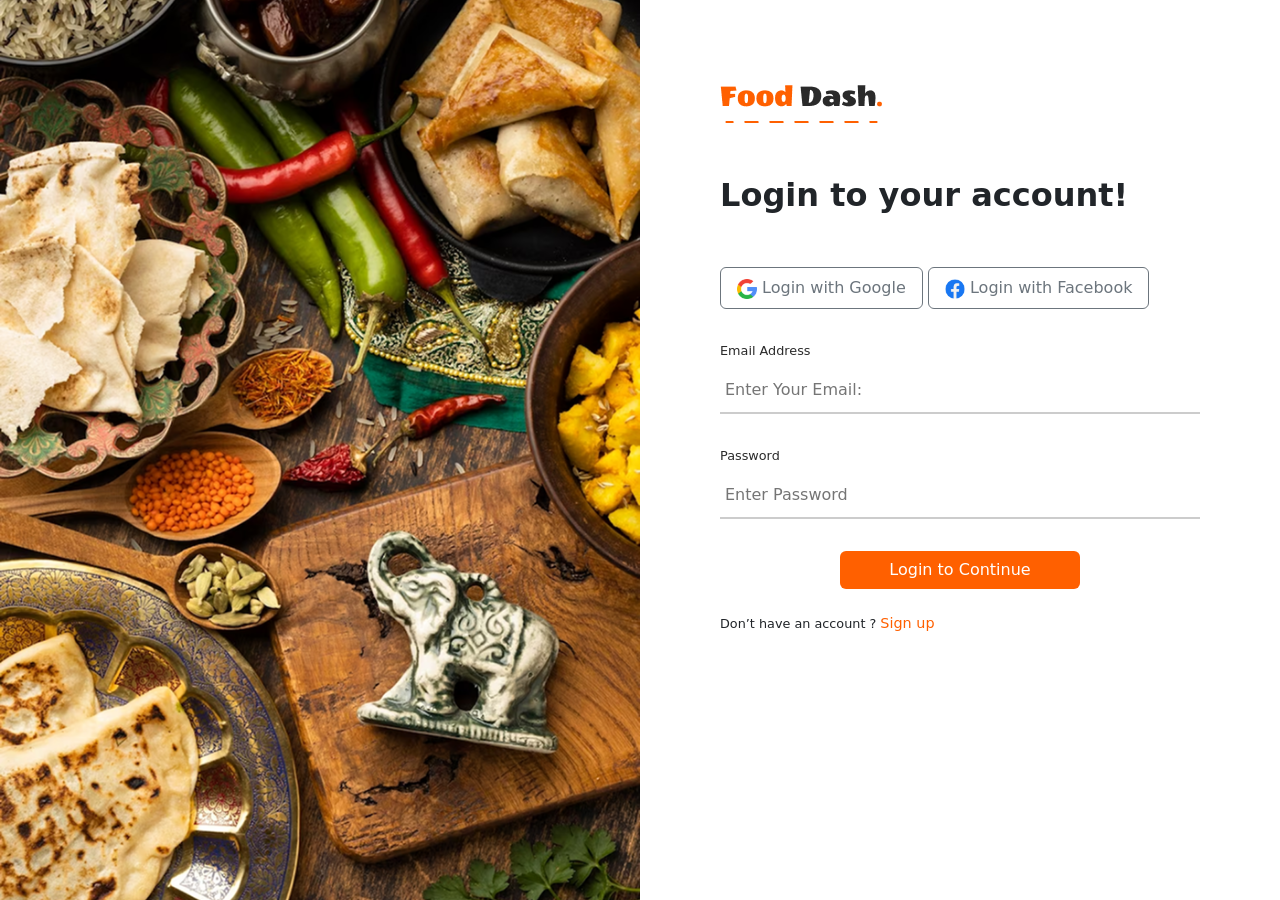
==== login.html @ 6362fd9e "changes" ====
<!doctype html>
<html lang="en">
  <head>
    <meta charset="utf-8" />
    <meta name="viewport" content="width=device-width, initial-scale=1" />
    <title>Log In</title>
    <link
      href="https://cdn.jsdelivr.net/npm/bootstrap@5.3.8/dist/css/bootstrap.min.css"
      rel="stylesheet"
      integrity="sha384-sRIl4kxILFvY47J16cr9ZwB07vP4J8+LH7qKQnuqkuIAvNWLzeN8tE5YBujZqJLB"
      crossorigin="anonymous"
    />
    




    <link rel="stylesheet" href="assests/css/login.css">
  </head>
  <body>
    <div class="container-fluid ">
      <div class="row">
        <div class="col-6 p-0">
            <img class="img-fluid main-img" src="assests/images/login/login-img.png" alt="">
        </div>
        <div class="col-6 login ">
            <img src="assests/images/logo.png" alt="">
            <div class="h-heading ">Login to your account!</div>
            <div class="buttons">
                <button class="btn btn-outline-secondary px-3 py-2 ">
                    <img class=" img-login" src="assests/images/icons-1/google.png" alt="">
                    Login with Google
                </button>
                <button class="btn btn-outline-secondary px-3 py-2 ">
                    <img class=" img-login" src="assests/images/icons-1/facebook.png" alt="">
                   Login with Facebook
                </button>
            </div>
            <div>
                <div class="h-text">Email Address</div>
                <input class="h-input" type="email" placeholder="Enter Your Email:">
            </div>
            <div>
                <div class="h-text">Password</div>
                <input class="h-input" type="password" placeholder="Enter Password">
            </div>
            
            <div class="d-grid gap-2 col-6 mx-auto">
                <a class=" btn btn-anchor" href="index.html">Login to Continue</a>
            </div>
            <div class="sign-up-text">Don’t have an account ? <a href="sign-up.html">Sign up</a></div>
        </div>

      </div>
    </div>

    <script
      src="https://cdn.jsdelivr.net/npm/bootstrap@5.3.8/dist/js/bootstrap.bundle.min.js"
      integrity="sha384-FKyoEForCGlyvwx9Hj09JcYn3nv7wiPVlz7YYwJrWVcXK/BmnVDxM+D2scQbITxI"
      crossorigin="anonymous"
    ></script>
  </body>
</html>
---- assests/css/login.css ----
.login {
  padding-top: 5rem;
  padding-left: 5rem;
  padding-right: 5rem;
  /* padding-bottom: 5rem; */
}
.main-img {
  height: 100vh;
  width: 100%;
  object-fit: cover;
}
.h-heading {
  padding-top: 3rem;
  font-size: 2rem;
  font-weight: 700;
}
.img-login {
  width: 20px;
}
.buttons {
  margin-top: 3rem;
}
.h-input {
  margin-top: 0.5rem;
  width: 100%;
  padding: 10px 5px;
  border: none;
  border-bottom: 2px solid #ccc;
  font-size: 16px;
  background: transparent;
}
.h-text {
  margin-top: 2rem;
  font-size: 0.8rem;
  color: #2a2a2a;
}
.btn-anchor{
    background-color: #FF6000;
    text-decoration: none;
    color: #ffffff;
    margin-top: 2rem;
}
.btn-anchor:hover{
    background-color: #ef5d02;
    color: #ffffff;
}
.btn-anchor:active{
    background-color: #e45902;
    color: #ffffff;
}
.sign-up-text{
    margin-top: 1.5rem;
    font-size: 0.8rem;
}
.sign-up-text a{
    color: #FF6000;
    font-weight: 500;
    font-size: 0.9rem;
    text-decoration: none;
}
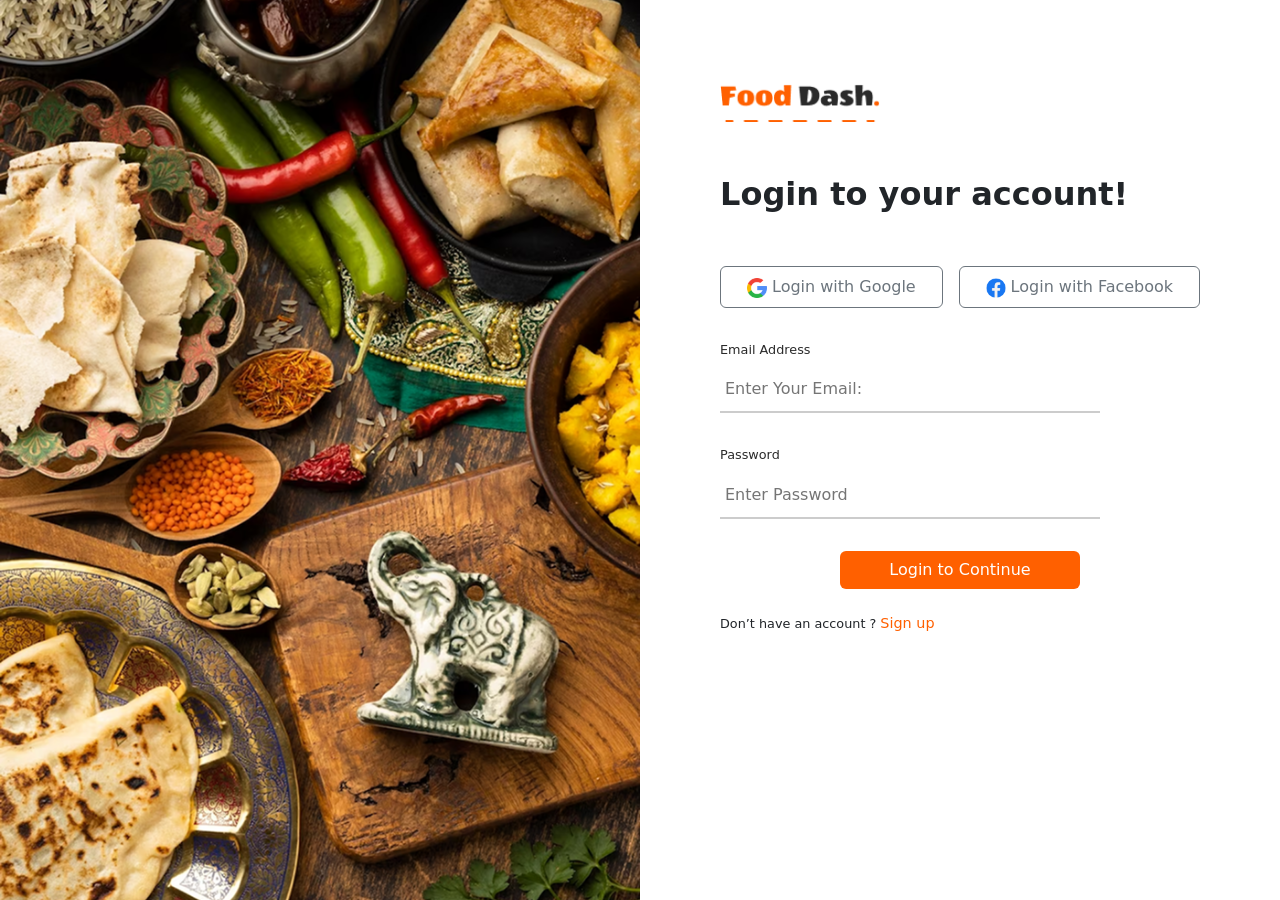
==== commit 6d2069c5: "changes" ====
--- a/login.html
+++ b/login.html
@@ -3,6 +3,7 @@
   <head>
     <meta charset="utf-8" />
     <meta name="viewport" content="width=device-width, initial-scale=1" />
+     <meta name="color-scheme" content="light" />
     <title>Log In</title>
     <link
       href="https://cdn.jsdelivr.net/npm/bootstrap@5.3.8/dist/css/bootstrap.min.css"
@@ -10,47 +11,64 @@
       integrity="sha384-sRIl4kxILFvY47J16cr9ZwB07vP4J8+LH7qKQnuqkuIAvNWLzeN8tE5YBujZqJLB"
       crossorigin="anonymous"
     />
-    
 
-
-
-
-    <link rel="stylesheet" href="assests/css/login.css">
+    <link rel="stylesheet" href="assests/css/login.css" />
   </head>
   <body>
-    <div class="container-fluid ">
+    <div class="container-fluid">
       <div class="row">
-        <div class="col-6 p-0">
-            <img class="img-fluid main-img" src="assests/images/login/login-img.png" alt="">
+        <div class="col-lg-6 p-0 d-none d-lg-block">
+          <img
+            class="img-fluid main-img"
+            src="assests/images/login/login-img.png"
+            alt=""
+          />
         </div>
-        <div class="col-6 login ">
-            <img src="assests/images/logo.png" alt="">
-            <div class="h-heading ">Login to your account!</div>
-            <div class="buttons">
-                <button class="btn btn-outline-secondary px-3 py-2 ">
-                    <img class=" img-login" src="assests/images/icons-1/google.png" alt="">
-                    Login with Google
-                </button>
-                <button class="btn btn-outline-secondary px-3 py-2 ">
-                    <img class=" img-login" src="assests/images/icons-1/facebook.png" alt="">
-                   Login with Facebook
-                </button>
-            </div>
-            <div>
-                <div class="h-text">Email Address</div>
-                <input class="h-input" type="email" placeholder="Enter Your Email:">
-            </div>
-            <div>
-                <div class="h-text">Password</div>
-                <input class="h-input" type="password" placeholder="Enter Password">
-            </div>
-            
-            <div class="d-grid gap-2 col-6 mx-auto">
-                <a class=" btn btn-anchor" href="index.html">Login to Continue</a>
-            </div>
-            <div class="sign-up-text">Don’t have an account ? <a href="sign-up.html">Sign up</a></div>
+        <div class="col-lg-6 col-12 login">
+          <img class="brand-logo" src="assests/images/logo.png" alt="" />
+          <div class="h-heading">Login to your account!</div>
+          <div class="buttons">
+            <button class="btn btn-outline-secondary px-3 py-2">
+              <img
+                class="img-login"
+                src="assests/images/icons-1/google.png"
+                alt=""
+              />
+              Login with Google
+            </button>
+            <button class="btn btn-outline-secondary px-3 py-2">
+              <img
+                class="img-login"
+                src="assests/images/icons-1/facebook.png"
+                alt=""
+              />
+              Login with Facebook
+            </button>
+          </div>
+          <div>
+            <div class="h-text">Email Address</div>
+            <input
+              class="h-input"
+              type="email"
+              placeholder="Enter Your Email:"
+            />
+          </div>
+          <div>
+            <div class="h-text">Password</div>
+            <input
+              class="h-input"
+              type="password"
+              placeholder="Enter Password"
+            />
+          </div>
+
+          <div class="d-grid gap-2 col-lg-6 col-10 mx-auto">
+            <a class="btn btn-anchor" href="index.html">Login to Continue</a>
+          </div>
+          <div class="sign-up-text">
+            Don’t have an account ? <a href="sign-up.html">Sign up</a>
+          </div>
         </div>
-
       </div>
     </div>
 
--- a/assests/css/login.css
+++ b/assests/css/login.css
@@ -1,13 +1,28 @@
+html {
+  color-scheme: light only;
+  background-color: #ffffff;
+}
+body {
+  margin: 0;
+  padding: 0;
+  overflow-x: hidden;
+  background-color: #ffffff;
+  min-height: 100vh;
+}
 .login {
   padding-top: 5rem;
   padding-left: 5rem;
   padding-right: 5rem;
-  /* padding-bottom: 5rem; */
+  padding-bottom: 3rem;
 }
 .main-img {
+  width: 100%;
   height: 100vh;
-  width: 100%;
   object-fit: cover;
+}
+.brand-logo {
+  max-width: 160px;
+  height: auto;
 }
 .h-heading {
   padding-top: 3rem;
@@ -19,10 +34,18 @@
 }
 .buttons {
   margin-top: 3rem;
+  display: flex;
+  flex-wrap: wrap;
+  gap: 1rem;
+}
+.buttons .btn {
+  flex: 1 1 auto;
+  white-space: nowrap;
 }
 .h-input {
   margin-top: 0.5rem;
   width: 100%;
+  max-width: 380px;
   padding: 10px 5px;
   border: none;
   border-bottom: 2px solid #ccc;
@@ -34,27 +57,81 @@
   font-size: 0.8rem;
   color: #2a2a2a;
 }
-.btn-anchor{
-    background-color: #FF6000;
-    text-decoration: none;
-    color: #ffffff;
+.btn-anchor {
+  background-color: #ff6000;
+  text-decoration: none;
+  color: #ffffff;
+  margin-top: 2rem;
+}
+.btn-anchor:hover {
+  background-color: #ef5d02;
+  color: #ffffff;
+}
+.btn-anchor:active {
+  background-color: #e45902;
+  color: #ffffff;
+}
+.sign-up-text {
+  margin-top: 1.5rem;
+  font-size: 0.8rem;
+}
+.sign-up-text a {
+  color: #ff6000;
+  font-weight: 500;
+  font-size: 0.9rem;
+  text-decoration: none;
+}
+@media (max-width: 991px) {
+  .login {
+    padding-top: 3rem;
+    padding-left: 2.5rem;
+    padding-right: 2.5rem;
+    padding-bottom: 2.5rem;
+  }
+
+  .h-heading {
+    padding-top: 2rem;
+    font-size: 1.7rem;
+  }
+
+  .h-input {
+    max-width: 100%;
+  }
+}
+
+/* ============ Phones ============ */
+@media (max-width: 575px) {
+  .login {
+    padding-top: 2.5rem;
+    padding-left: 1.25rem;
+    padding-right: 1.25rem;
+    padding-bottom: 2rem;
+  }
+
+  .brand-logo {
+    max-width: 130px;
+  }
+
+  .h-heading {
+    font-size: 1.4rem;
+    padding-top: 1.5rem;
+  }
+
+  .buttons {
+    flex-direction: column;
     margin-top: 2rem;
-}
-.btn-anchor:hover{
-    background-color: #ef5d02;
-    color: #ffffff;
-}
-.btn-anchor:active{
-    background-color: #e45902;
-    color: #ffffff;
-}
-.sign-up-text{
+    gap: 0.75rem;
+  }
+
+  .buttons .btn {
+    width: 100%;
+  }
+
+  .h-text {
     margin-top: 1.5rem;
-    font-size: 0.8rem;
-}
-.sign-up-text a{
-    color: #FF6000;
-    font-weight: 500;
-    font-size: 0.9rem;
-    text-decoration: none;
-}
+  }
+
+  .btn-anchor {
+    margin-top: 1.5rem;
+  }
+}
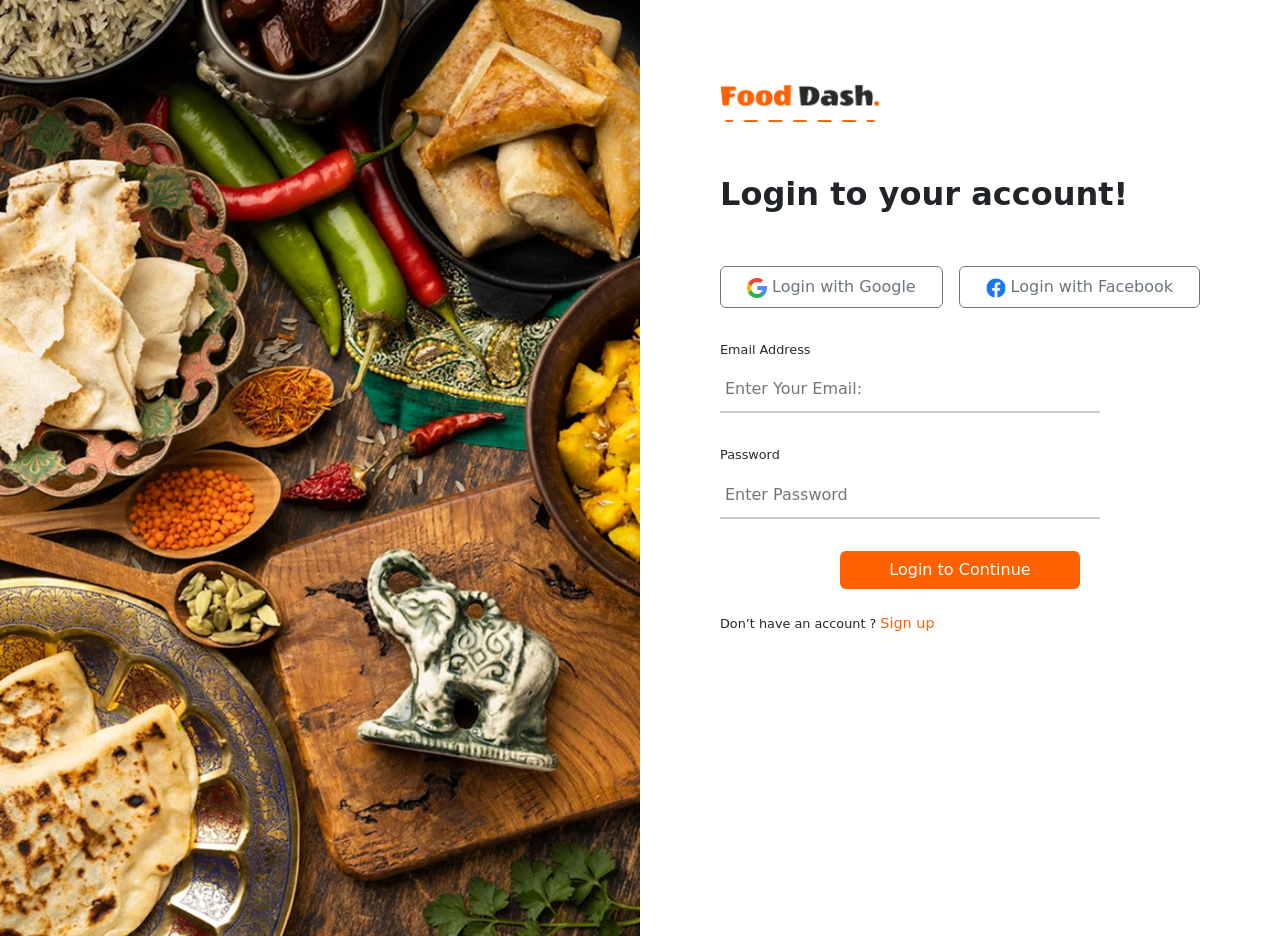
==== commit 8ce56c34: "changes" ====
--- a/login.html
+++ b/login.html
@@ -1,81 +1,58 @@
 <!doctype html>
 <html lang="en">
-  <head>
-    <meta charset="utf-8" />
-    <meta name="viewport" content="width=device-width, initial-scale=1" />
-     <meta name="color-scheme" content="light" />
-    <title>Log In</title>
-    <link
-      href="https://cdn.jsdelivr.net/npm/bootstrap@5.3.8/dist/css/bootstrap.min.css"
-      rel="stylesheet"
-      integrity="sha384-sRIl4kxILFvY47J16cr9ZwB07vP4J8+LH7qKQnuqkuIAvNWLzeN8tE5YBujZqJLB"
-      crossorigin="anonymous"
-    />
 
-    <link rel="stylesheet" href="assests/css/login.css" />
-  </head>
-  <body>
-    <div class="container-fluid">
-      <div class="row">
-        <div class="col-lg-6 p-0 d-none d-lg-block">
-          <img
-            class="img-fluid main-img"
-            src="assests/images/login/login-img.png"
-            alt=""
-          />
+<head>
+  <meta charset="utf-8" />
+  <meta name="viewport" content="width=device-width, initial-scale=1" />
+  <meta name="color-scheme" content="light" />
+  <title>Log In</title>
+  <link href="https://cdn.jsdelivr.net/npm/bootstrap@5.3.8/dist/css/bootstrap.min.css" rel="stylesheet"
+    integrity="sha384-sRIl4kxILFvY47J16cr9ZwB07vP4J8+LH7qKQnuqkuIAvNWLzeN8tE5YBujZqJLB" crossorigin="anonymous" />
+
+  <link rel="stylesheet" href="assests/css/login.css" />
+</head>
+
+<body>
+  <div class="container-fluid">
+    <div class="row">
+      <div class="col-lg-6 p-0 d-none d-lg-block">
+        <img class="img-fluid main-img" src="assests/images/login/login-img.png" alt="" />
+      </div>
+      <div class="col-lg-6 col-12 login">
+        <img class="brand-logo" src="assests/images/logo.png" alt="" />
+        <div class="h-heading">Login to your account!</div>
+        <div class="buttons">
+          <button class="btn btn-outline-secondary px-3 py-2">
+            <img class="img-login" src="assests/images/icons-1/google.png" alt="" />
+            Login with Google
+          </button>
+          <button class="btn btn-outline-secondary px-3 py-2">
+            <img class="img-login" src="assests/images/icons-1/facebook.png" alt="" />
+            Login with Facebook
+          </button>
         </div>
-        <div class="col-lg-6 col-12 login">
-          <img class="brand-logo" src="assests/images/logo.png" alt="" />
-          <div class="h-heading">Login to your account!</div>
-          <div class="buttons">
-            <button class="btn btn-outline-secondary px-3 py-2">
-              <img
-                class="img-login"
-                src="assests/images/icons-1/google.png"
-                alt=""
-              />
-              Login with Google
-            </button>
-            <button class="btn btn-outline-secondary px-3 py-2">
-              <img
-                class="img-login"
-                src="assests/images/icons-1/facebook.png"
-                alt=""
-              />
-              Login with Facebook
-            </button>
-          </div>
-          <div>
-            <div class="h-text">Email Address</div>
-            <input
-              class="h-input"
-              type="email"
-              placeholder="Enter Your Email:"
-            />
-          </div>
-          <div>
-            <div class="h-text">Password</div>
-            <input
-              class="h-input"
-              type="password"
-              placeholder="Enter Password"
-            />
-          </div>
+        <div>
+          <div class="h-text">Email Address</div>
+          <input class="h-input" type="email" placeholder="Enter Your Email:" />
+        </div>
+        <div>
+          <div class="h-text">Password</div>
+          <input class="h-input" type="password" placeholder="Enter Password" />
+        </div>
 
-          <div class="d-grid gap-2 col-lg-6 col-10 mx-auto">
-            <a class="btn btn-anchor" href="index.html">Login to Continue</a>
-          </div>
-          <div class="sign-up-text">
-            Don’t have an account ? <a href="sign-up.html">Sign up</a>
-          </div>
+        <div class="d-grid gap-2 col-lg-6 col-10 mx-auto">
+          <a class="btn btn-anchor" href="index.html">Login to Continue</a>
+        </div>
+        <div class="sign-up-text">
+          Don’t have an account ? <a href="sign-up.html">Sign up</a>
         </div>
       </div>
     </div>
+  </div>
 
-    <script
-      src="https://cdn.jsdelivr.net/npm/bootstrap@5.3.8/dist/js/bootstrap.bundle.min.js"
-      integrity="sha384-FKyoEForCGlyvwx9Hj09JcYn3nv7wiPVlz7YYwJrWVcXK/BmnVDxM+D2scQbITxI"
-      crossorigin="anonymous"
-    ></script>
-  </body>
-</html>
+  <script src="https://cdn.jsdelivr.net/npm/bootstrap@5.3.8/dist/js/bootstrap.bundle.min.js"
+    integrity="sha384-FKyoEForCGlyvwx9Hj09JcYn3nv7wiPVlz7YYwJrWVcXK/BmnVDxM+D2scQbITxI"
+    crossorigin="anonymous"></script>
+</body>
+
+</html>
--- a/assests/css/login.css
+++ b/assests/css/login.css
@@ -2,6 +2,7 @@
   color-scheme: light only;
   background-color: #ffffff;
 }
+
 body {
   margin: 0;
   padding: 0;
@@ -9,39 +10,47 @@
   background-color: #ffffff;
   min-height: 100vh;
 }
+
 .login {
   padding-top: 5rem;
   padding-left: 5rem;
   padding-right: 5rem;
   padding-bottom: 3rem;
 }
+
 .main-img {
   width: 100%;
-  height: 100vh;
+  height: 100%;
   object-fit: cover;
 }
+
 .brand-logo {
   max-width: 160px;
   height: auto;
 }
+
 .h-heading {
   padding-top: 3rem;
   font-size: 2rem;
   font-weight: 700;
 }
+
 .img-login {
   width: 20px;
 }
+
 .buttons {
   margin-top: 3rem;
   display: flex;
   flex-wrap: wrap;
   gap: 1rem;
 }
+
 .buttons .btn {
   flex: 1 1 auto;
   white-space: nowrap;
 }
+
 .h-input {
   margin-top: 0.5rem;
   width: 100%;
@@ -52,35 +61,42 @@
   font-size: 16px;
   background: transparent;
 }
+
 .h-text {
   margin-top: 2rem;
   font-size: 0.8rem;
   color: #2a2a2a;
 }
+
 .btn-anchor {
   background-color: #ff6000;
   text-decoration: none;
   color: #ffffff;
   margin-top: 2rem;
 }
+
 .btn-anchor:hover {
   background-color: #ef5d02;
   color: #ffffff;
 }
+
 .btn-anchor:active {
   background-color: #e45902;
   color: #ffffff;
 }
+
 .sign-up-text {
   margin-top: 1.5rem;
   font-size: 0.8rem;
 }
+
 .sign-up-text a {
   color: #ff6000;
   font-weight: 500;
   font-size: 0.9rem;
   text-decoration: none;
 }
+
 @media (max-width: 991px) {
   .login {
     padding-top: 3rem;
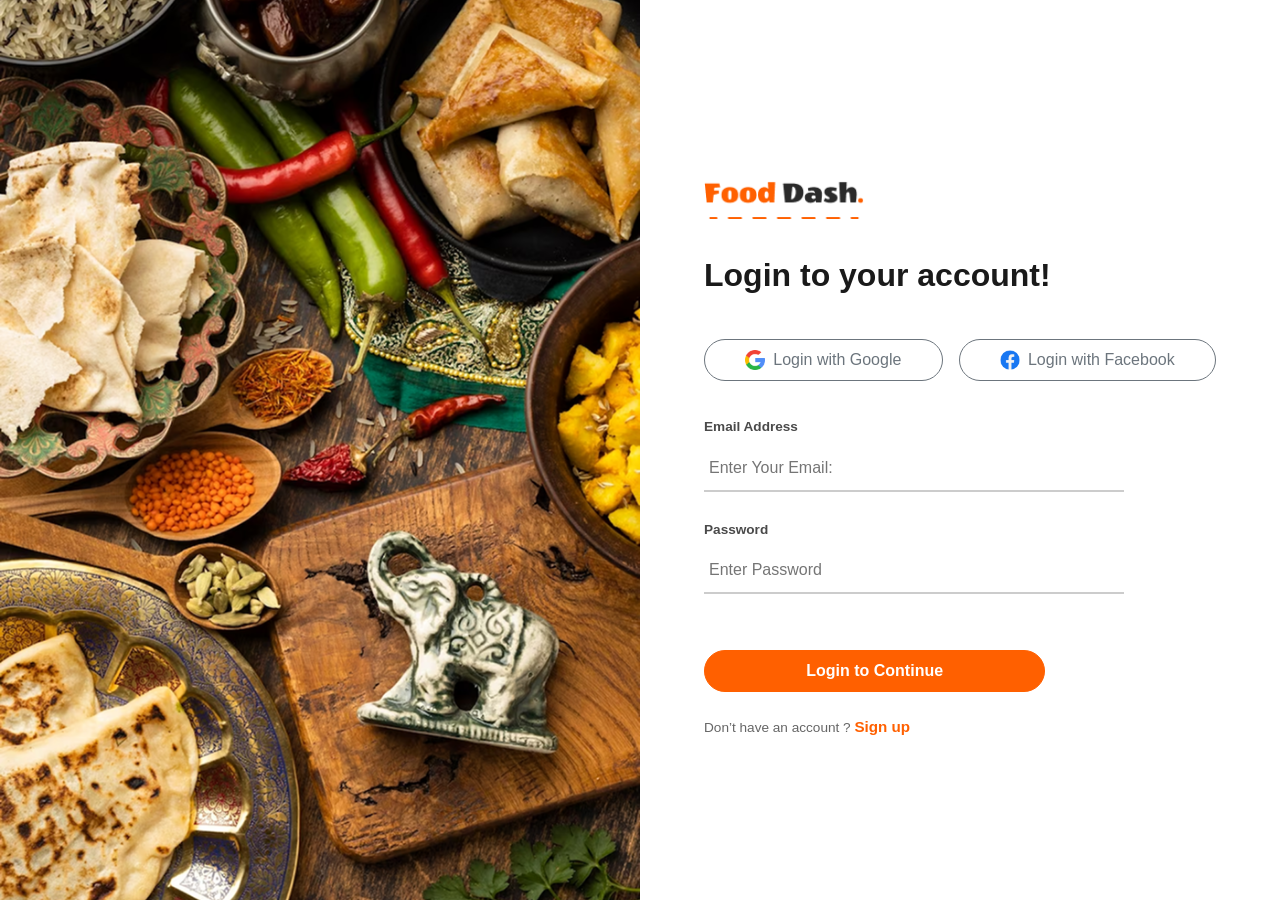
==== commit d11b3528: "changes" ====
--- a/login.html
+++ b/login.html
@@ -5,45 +5,54 @@
   <meta charset="utf-8" />
   <meta name="viewport" content="width=device-width, initial-scale=1" />
   <meta name="color-scheme" content="light" />
-  <title>Log In</title>
+  <title>Food Dash - Log In</title>
   <link href="https://cdn.jsdelivr.net/npm/bootstrap@5.3.8/dist/css/bootstrap.min.css" rel="stylesheet"
     integrity="sha384-sRIl4kxILFvY47J16cr9ZwB07vP4J8+LH7qKQnuqkuIAvNWLzeN8tE5YBujZqJLB" crossorigin="anonymous" />
+  <link rel="stylesheet" href="https://cdn.jsdelivr.net/npm/bootstrap-icons@1.13.1/font/bootstrap-icons.min.css" />
 
   <link rel="stylesheet" href="assests/css/login.css" />
 </head>
 
 <body>
-  <div class="container-fluid">
-    <div class="row">
+  <div class="container-fluid p-0">
+    <div class="row g-0 min-vh-100">
       <div class="col-lg-6 p-0 d-none d-lg-block">
-        <img class="img-fluid main-img" src="assests/images/login/login-img.png" alt="" />
+        <img class="img-fluid main-img" src="assests/images/login/login-img.png" alt="Food Dash Delivery Illustration" />
       </div>
       <div class="col-lg-6 col-12 login">
-        <img class="brand-logo" src="assests/images/logo.png" alt="" />
+        <div>
+          <a href="index.html" title="Back to Home">
+            <img class="brand-logo" src="assests/images/logo.png" alt="Food Dash Logo" />
+          </a>
+        </div>
         <div class="h-heading">Login to your account!</div>
         <div class="buttons">
-          <button class="btn btn-outline-secondary px-3 py-2">
-            <img class="img-login" src="assests/images/icons-1/google.png" alt="" />
+          <button type="button" class="btn btn-outline-secondary px-3 py-2 d-inline-flex align-items-center justify-content-center">
+            <img class="img-login" src="assests/images/icons-1/google.png" alt="Google Logo" />
             Login with Google
           </button>
-          <button class="btn btn-outline-secondary px-3 py-2">
-            <img class="img-login" src="assests/images/icons-1/facebook.png" alt="" />
+          <button type="button" class="btn btn-outline-secondary px-3 py-2 d-inline-flex align-items-center justify-content-center">
+            <img class="img-login" src="assests/images/icons-1/facebook.png" alt="Facebook Logo" />
             Login with Facebook
           </button>
         </div>
-        <div>
-          <div class="h-text">Email Address</div>
-          <input class="h-input" type="email" placeholder="Enter Your Email:" />
-        </div>
-        <div>
-          <div class="h-text">Password</div>
-          <input class="h-input" type="password" placeholder="Enter Password" />
-        </div>
 
-        <div class="d-grid gap-2 col-lg-6 col-10 mx-auto">
-          <a class="btn btn-anchor" href="index.html">Login to Continue</a>
-        </div>
-        <div class="sign-up-text">
+        <form action="index.html" method="GET" class="mt-2">
+          <div>
+            <div class="h-text">Email Address</div>
+            <input class="h-input" type="email" placeholder="Enter Your Email:" required />
+          </div>
+          <div>
+            <div class="h-text">Password</div>
+            <input class="h-input" type="password" placeholder="Enter Password" required />
+          </div>
+
+          <div class="d-grid gap-2 col-lg-8 col-12 mt-4">
+            <a class="btn btn-anchor text-center py-2 fs-6 fw-bold" href="index.html">Login to Continue</a>
+          </div>
+        </form>
+
+        <div class="sign-up-text mt-4">
           Don’t have an account ? <a href="sign-up.html">Sign up</a>
         </div>
       </div>
@@ -53,6 +62,7 @@
   <script src="https://cdn.jsdelivr.net/npm/bootstrap@5.3.8/dist/js/bootstrap.bundle.min.js"
     integrity="sha384-FKyoEForCGlyvwx9Hj09JcYn3nv7wiPVlz7YYwJrWVcXK/BmnVDxM+D2scQbITxI"
     crossorigin="anonymous"></script>
+  <script src="assests/js/main.js"></script>
 </body>
 
 </html>
--- a/assests/css/login.css
+++ b/assests/css/login.css
@@ -9,38 +9,51 @@
   overflow-x: hidden;
   background-color: #ffffff;
   min-height: 100vh;
+  font-family: "Lexend", sans-serif;
 }
 
 .login {
-  padding-top: 5rem;
-  padding-left: 5rem;
-  padding-right: 5rem;
+  padding-top: 4rem;
+  padding-left: 4rem;
+  padding-right: 4rem;
   padding-bottom: 3rem;
+  display: flex;
+  flex-direction: column;
+  justify-content: center;
 }
 
 .main-img {
   width: 100%;
-  height: 100%;
+  height: 100vh;
   object-fit: cover;
 }
 
 .brand-logo {
   max-width: 160px;
   height: auto;
+  transition: transform 0.2s ease;
+}
+
+.brand-logo:hover {
+  transform: scale(1.05);
 }
 
 .h-heading {
-  padding-top: 3rem;
+  padding-top: 2rem;
   font-size: 2rem;
   font-weight: 700;
+  color: #1a1a1a;
 }
 
 .img-login {
   width: 20px;
+  height: 20px;
+  object-fit: contain;
+  margin-right: 8px;
 }
 
 .buttons {
-  margin-top: 3rem;
+  margin-top: 2.5rem;
   display: flex;
   flex-wrap: wrap;
   gap: 1rem;
@@ -49,52 +62,87 @@
 .buttons .btn {
   flex: 1 1 auto;
   white-space: nowrap;
+  border-radius: 30px;
+  padding: 0.6rem 1.2rem;
+  font-weight: 500;
+  transition: all 0.25s ease;
+}
+
+.buttons .btn:hover {
+  border-color: #ff6000;
+  background-color: #fff5ee;
+  color: #ff6000;
+  transform: translateY(-2px);
 }
 
 .h-input {
   margin-top: 0.5rem;
   width: 100%;
-  max-width: 380px;
+  max-width: 420px;
   padding: 10px 5px;
   border: none;
   border-bottom: 2px solid #ccc;
   font-size: 16px;
   background: transparent;
+  transition: border-color 0.25s ease;
+}
+
+.h-input:focus {
+  outline: none;
+  border-bottom-color: #ff6000;
 }
 
 .h-text {
-  margin-top: 2rem;
-  font-size: 0.8rem;
-  color: #2a2a2a;
+  margin-top: 1.75rem;
+  font-size: 0.85rem;
+  font-weight: 600;
+  color: #4a4a4a;
 }
 
 .btn-anchor {
   background-color: #ff6000;
+  border-color: #ff6000;
   text-decoration: none;
   color: #ffffff;
   margin-top: 2rem;
+  font-weight: 600;
+  padding: 0.75rem 1.5rem;
+  border-radius: 30px;
+  transition: all 0.25s ease;
 }
 
 .btn-anchor:hover {
   background-color: #ef5d02;
+  border-color: #ef5d02;
   color: #ffffff;
+  transform: translateY(-2px);
+  box-shadow: 0 6px 15px rgba(255, 96, 0, 0.3);
 }
 
 .btn-anchor:active {
   background-color: #e45902;
+  border-color: #e45902;
   color: #ffffff;
+  transform: translateY(0);
 }
 
 .sign-up-text {
   margin-top: 1.5rem;
-  font-size: 0.8rem;
+  font-size: 0.85rem;
+  color: #666666;
 }
 
 .sign-up-text a {
   color: #ff6000;
-  font-weight: 500;
-  font-size: 0.9rem;
+  font-weight: 600;
+  font-size: 0.95rem;
   text-decoration: none;
+  transition: color 0.2s ease;
+}
+
+.sign-up-text a:hover {
+  color: #d65000;
+  text-decoration: underline;
 }
 
 @media (max-width: 991px) {
@@ -103,10 +151,11 @@
     padding-left: 2.5rem;
     padding-right: 2.5rem;
     padding-bottom: 2.5rem;
+    min-height: 100vh;
   }
 
   .h-heading {
-    padding-top: 2rem;
+    padding-top: 1.5rem;
     font-size: 1.7rem;
   }
 
@@ -115,7 +164,6 @@
   }
 }
 
-/* ============ Phones ============ */
 @media (max-width: 575px) {
   .login {
     padding-top: 2.5rem;
@@ -130,12 +178,12 @@
 
   .h-heading {
     font-size: 1.4rem;
-    padding-top: 1.5rem;
+    padding-top: 1.25rem;
   }
 
   .buttons {
     flex-direction: column;
-    margin-top: 2rem;
+    margin-top: 1.75rem;
     gap: 0.75rem;
   }
 
@@ -144,7 +192,7 @@
   }
 
   .h-text {
-    margin-top: 1.5rem;
+    margin-top: 1.25rem;
   }
 
   .btn-anchor {
